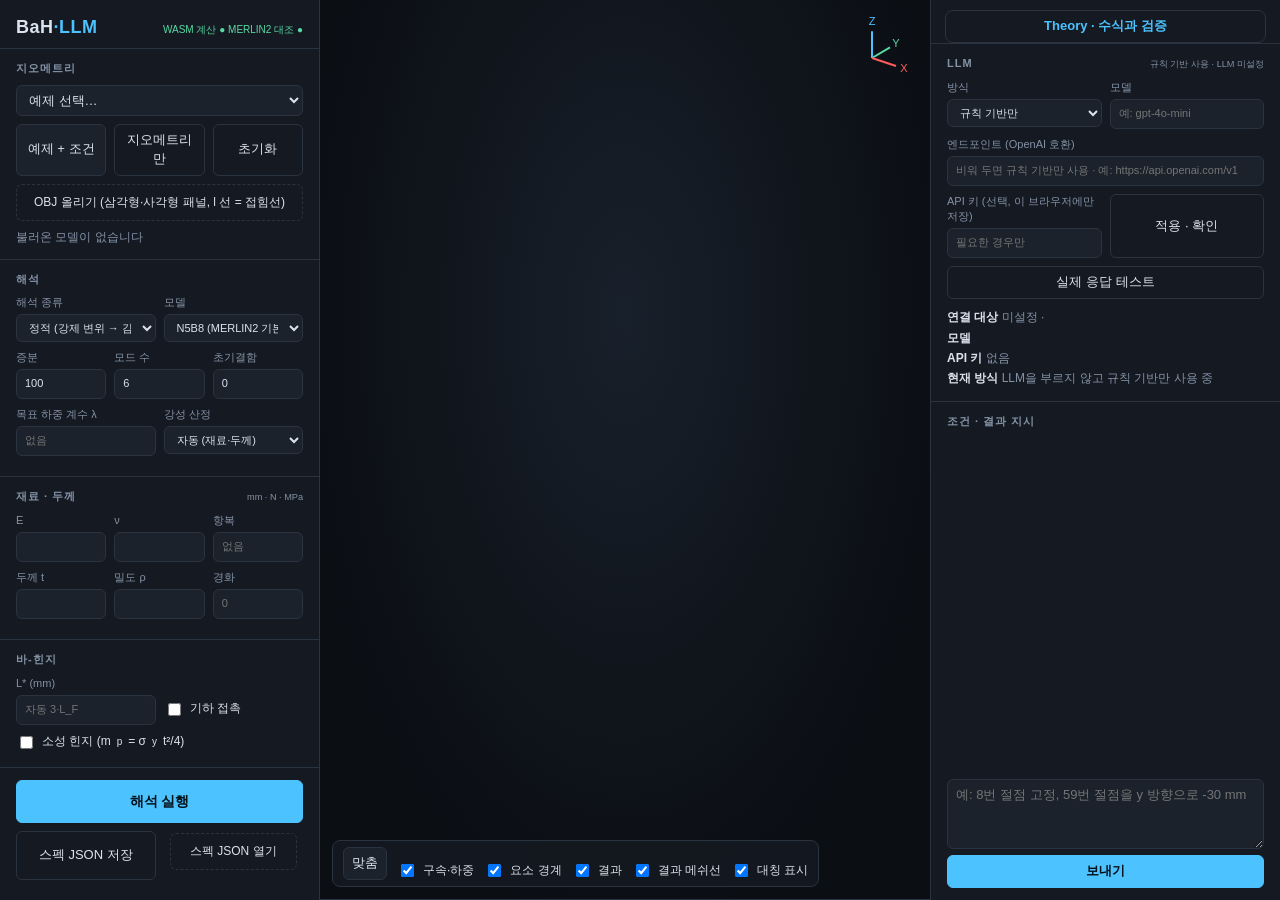
==== web/index.html @ 164f187d "웹 화면(FEM-LLM-web 형식)과 브라우저 계산 연결 - web: FEM-LLM-web 화면 배치·선택 조작 유지, 계산은 Web Worker 의 WASM - backend." ====
<!doctype html>
<html lang="ko">
<head>
<meta charset="utf-8">
<meta name="viewport" content="width=device-width, initial-scale=1">
<title>BaH-LLM-web</title>
<link rel="stylesheet" href="style.css">
<script type="importmap">{"imports": {"three": "./vendor/three.module.js"}}</script>
</head>
<body>
<div id="app">
  <aside id="left">
    <header><h1>BaH<span>·LLM</span></h1><div id="tools"></div></header>
    <section>
      <h2>지오메트리</h2>
      <div class="row"><select id="example"><option value="">예제 선택…</option></select></div>
      <div class="row three"><button id="loadPreset">예제 + 조건</button><button id="loadGeo" class="ghost">지오메트리만</button><button id="resetAll" class="ghost" title="모델·조건·결과·대화를 모두 지우고 처음 화면으로">초기화</button></div>
      <label class="file"><input type="file" id="file" accept=".obj"><span>OBJ 올리기 (삼각형·사각형 패널, l 선 = 접힘선)</span></label>
      <div id="modelInfo" class="info">불러온 모델이 없습니다</div>
    </section>
    <section>
      <h2>해석</h2>
      <div class="row two"><label>해석 종류<select id="stepType"><option value="static">정적 (강제 변위 → 감쇠 뉴턴, 힘만 → 호장법)</option><option value="arclength">호장법 (MGDCM)</option><option value="modal">모달 (고유진동)</option><option value="kinematic">기구 (강체 접힘)</option></select></label><label>모델<select id="bhModel"><option value="N5B8">N5B8 (MERLIN2 기본)</option><option value="N4B5">N4B5</option></select></label></div>
      <div class="row three"><label title="강제 변위: 목표 변위를 나눌 증분 수 (MERLIN2 DispStep). 호장법: 최대 증분 수 (MaxIcr)">증분<input id="increments" type="number" min="1" value="100"></label><label>모드 수<input id="modes" type="number" min="1" value="6"></label><label title="면 법선 방향 무작위 초기 결함 크기 (mm, Khawale 2026)">초기결함<input id="imperfection" type="number" step="any" value="0"></label></div>
      <div class="row two"><label title="호장법에서 하중 계수 λ 가 이 값에 이르면 멈춤 (1 = 입력한 하중). 비우면 증분 수까지">목표 하중 계수 λ<input id="lamMax" type="number" step="any" placeholder="없음"></label><label title="MERLIN2: auto 는 E, ν, t, L* 로 바 면적과 힌지 강성을 계산 (Filipov 2017), manual 은 직접 입력">강성 산정<select id="bhCalib"><option value="auto">자동 (재료·두께)</option><option value="manual">직접 입력</option></select></label></div>
    </section>
    <section>
      <h2>재료 · 두께 <small>mm · N · MPa</small></h2>
      <div class="row three"><label>E<input id="matE" type="number" step="any"></label><label>ν<input id="matNu" type="number" step="any"></label><label title="바 소성 (Tang 2026, 로그 변형률). 비우면 탄성 (MERLIN2 Ogden)">항복<input id="matY" type="number" step="any" placeholder="없음"></label></div>
      <div class="row three"><label>두께 t<input id="secT" type="number" step="any"></label><label title="모달·자중에 사용 (tonne/mm³)">밀도 ρ<input id="matRho" type="number" step="any"></label><label title="항복 뒤 경화 계수 (MPa)">경화<input id="matH" type="number" step="any" min="0" placeholder="0"></label></div>
    </section>
    <section id="bhPanel">
      <h2>바-힌지 <small id="bhCount"></small></h2>
      <div class="row two"><label title="접힘 강성 길이 척도 L* (mm, Filipov 2017). K_F = 1/(L*/(L_F·k) + 1/(0.55·k·(L_F/t)^(1/3))), k = Et³/12(1-ν²). 비우면 L* = 3·L_F (MERLIN2 LScaleFactor)">L* (mm)<input id="bhLstar" type="number" step="any" min="0" placeholder="자동 3·L_F"></label><label class="check" title="기하 접촉: 면끼리 관통 방지 (IPC 장벽 + 연속 충돌 검사). 마찰·감쇠 없음. 강제 변위 해석에서만"><input type="checkbox" id="bhContact">기하 접촉</label></div>
      <div class="row"><label class="check" title="접힘 주름을 탄소성 힌지로 (Tang 2026). 길이당 항복 모멘트 m_p = σy·t²/4"><input type="checkbox" id="bhPH">소성 힌지 (m<sub>p</sub> = σ<sub>y</sub>t²/4)</label></div>
      <div class="row two"><label class="check" title="강제 변위를 0 → 목표 → 0 으로 여러 번 왕복"><input type="checkbox" id="bhCyc">반복 하중</label><label id="bhCycNBox">반복 횟수<input id="bhCycN" type="number" min="1" step="1" placeholder="3"></label></div>
      <div class="row"><button id="bhEdit" type="button" title="켜면 마우스 왼쪽 드래그가 상자 선택이 됩니다. 왼→오: 완전히 들어간 엣지, 오→왼: 걸친 엣지. Shift 추가, Ctrl 제외, Esc 해제, 클릭은 한 개">주름 편집 모드 끔</button></div>
      <div class="row four"><button class="bhType" data-t="fold" type="button">접힘</button><button class="bhType" data-t="bend" type="button">휨</button><button class="bhType" data-t="cut" type="button">자름</button><button class="bhType" data-t="auto" type="button">자동</button></div>
      <div class="row three bhKin"><button id="bhDrivers" type="button" title="선택한 주름을 기구 해석의 구동 주름으로">구동 주름 지정</button><label title="구동 주름의 목표 이면각 (도, 평면 = 180). 여러 개면 쉼표">목표 이면각<input id="bhTargets" type="text" placeholder="예: 60"></label><button id="bhClearDrv" class="ghost" type="button">구동 해제</button></div>
      <div id="bhSel" class="info"></div>
      <div class="legend" id="bhLegend"><span style="color:#ff6b5e">━ 접힘</span> <span style="color:#5ec8ff">━ 휨</span> <span style="color:#ffd84a">━ 자름</span> <span style="color:#7d8a99">━ 경계</span> <span style="color:#c084fc">━ 대칭면</span> <span style="color:#ffffff">━ 선택</span></div>
    </section>
    <section>
      <h2>구속 · 강제 변위 <small id="bcCount"></small></h2>
      <div id="bcList" class="list"></div>
      <h2>하중 <small id="ldCount"></small></h2>
      <div id="ldList" class="list"></div>
      <h2>대칭면 <small id="syCount"></small></h2>
      <div id="syList" class="list"></div>
      <div id="warnings"></div>
      <div class="row"><button id="undo" class="ghost" type="button" disabled>되돌리기</button></div>
    </section>
    <section id="extraPanel" hidden>
      <h2>부가 설정 <small id="extraCount"></small></h2>
      <div id="extraList" class="list"></div>
    </section>
    <section class="run">
      <button id="solve" class="primary">해석 실행</button>
      <button id="cancelSolve" class="danger" type="button" hidden>해석 강제 중단</button>
      <div class="row two"><button id="expSpec" class="ghost" type="button">스펙 JSON 저장</button><label class="file mini"><input type="file" id="impSpec" accept=".json"><span>스펙 JSON 열기</span></label></div>
      <div id="solveMsg" class="info"></div>
    </section>
  </aside>
  <main>
    <div id="viewer">
      <canvas id="gl"></canvas>
      <canvas id="gizmo" width="96" height="96"></canvas>
      <div id="hud"></div>
      <div id="legend" hidden><div id="legendTitle"></div><div id="legendBar"></div><div id="legendTicks"></div></div>
      <div id="viewbar">
        <button id="fit" title="화면 맞춤">맞춤</button>
        <label class="check"><input type="checkbox" id="showSymbols" checked>구속·하중</label>
        <label class="check"><input type="checkbox" id="showEdges" checked>요소 경계</label>
        <label class="check"><input type="checkbox" id="showResult" checked>결과</label>
        <label class="check" id="meshLinesWrap"><input type="checkbox" id="showMeshLines" checked>결과 메쉬선</label>
        <label class="check" id="mirrorWrap" title="대칭면에 비춘 나머지 반을 함께 그림 (편집: 반투명, 결과: 변형·컨투어 포함)"><input type="checkbox" id="showMirror" checked>대칭 표시</label>
      </div>
      <div id="resultbar" hidden>
        <button id="play">▶</button>
        <input id="frame" type="range" min="0" max="0" value="0">
        <span id="frameLabel"></span>
        <select id="field"></select>
        <label>변형 배율<input id="scale" type="number" step="any" value="1"></label>
        <button id="autoScale" class="ghost">자동</button>
        <button id="savePng" class="ghost" title="지금 화면을 PNG 로 저장">PNG</button>
        <button id="saveVideo" class="ghost" title="모든 프레임을 영상으로 저장">영상</button>
      </div>
    </div>
    <div id="bottom">
      <div id="summary"></div>
      <div id="plots"></div>
    </div>
  </main>
  <aside id="right">
    <div class="topbar"><a id="theoryBtn" class="btn ghost" href="theory.html" target="_blank" rel="noopener">Theory · 수식과 검증</a></div>
    <section class="llm">
      <h2>LLM <small id="llmStatus"></small></h2>
      <div class="row two"><label>방식<select id="llmMode"><option value="rule_first">규칙 우선 (모르면 LLM)</option><option value="auto">LLM 우선 (실패 시 규칙)</option><option value="llm">LLM만</option><option value="rule">규칙 기반만</option></select></label><label>모델<input id="llmModel" type="text" placeholder="예: gpt-4o-mini"></label></div>
      <div class="row"><label>엔드포인트 (OpenAI 호환)<input id="llmUrl" type="text" placeholder="비워 두면 규칙 기반만 사용 · 예: https://api.openai.com/v1"></label></div>
      <div class="row two"><label>API 키 (선택, 이 브라우저에만 저장)<input id="llmKey" type="password" placeholder="필요한 경우만"></label><button id="llmSave" class="ghost">적용 · 확인</button></div>
      <div class="row"><button id="llmTest" class="ghost" type="button">실제 응답 테스트</button></div>
      <div id="llmInfo" class="info"></div>
    </section>
    <section class="chat">
      <h2>조건 · 결과 지시</h2>
      <div id="chips"></div>
      <div id="chatLog"></div>
      <form id="chatForm"><textarea id="chatInput" rows="3" placeholder="예: 8번 절점 고정, 59번 절점을 y 방향으로 -30 mm"></textarea><button class="primary" type="submit">보내기</button></form>
    </section>
  </aside>
</div>
<script type="module" src="app.js"></script>
</body>
</html>
---- web/style.css ----
:root{--bg:#0e1116;--panel:#151a22;--panel2:#1b222c;--line:#2a3340;--text:#dbe3ee;--mute:#8492a6;--accent:#4cc2ff;--accent2:#ff5fa8;--ok:#57d9a3;--warn:#ffc857;--err:#ff6b6b;--r:8px}
*{box-sizing:border-box}
[hidden]{display:none!important}
html,body{height:100%;margin:0}
body{background:var(--bg);color:var(--text);font:13px/1.45 -apple-system,BlinkMacSystemFont,"Apple SD Gothic Neo","Pretendard","Noto Sans KR","Segoe UI",sans-serif}
#app{display:grid;grid-template-columns:320px minmax(0,1fr) 350px;grid-template-rows:100vh;height:100vh;overflow:hidden}
#app>*{min-height:0;height:100vh}
aside{background:var(--panel);overflow-y:auto;display:flex;flex-direction:column}
#left{border-right:1px solid var(--line)}
#right{border-left:1px solid var(--line)}
header{padding:14px 16px 8px;display:flex;align-items:baseline;justify-content:space-between;gap:8px}
h1{margin:0;font-size:18px;letter-spacing:.5px}
h1 span{color:var(--accent)}
h2{margin:0 0 8px;font-size:11px;letter-spacing:1px;text-transform:uppercase;color:var(--mute);display:flex;justify-content:space-between;align-items:baseline}
h2 small{text-transform:none;letter-spacing:0;font-weight:400}
section{padding:12px 16px;border-top:1px solid var(--line)}
.row{display:grid;gap:8px;margin-bottom:8px}
.row.two{grid-template-columns:1fr 1fr}
.row.three{grid-template-columns:1fr 1fr 1fr}
label{display:flex;flex-direction:column;gap:3px;font-size:11px;color:var(--mute)}
label.check{flex-direction:row;align-items:center;gap:6px;color:var(--text);font-size:12px;align-self:end;padding-bottom:6px}
input,select,textarea,button,.btn{font:inherit;color:var(--text);background:var(--panel2);border:1px solid var(--line);border-radius:6px;padding:6px 8px;min-width:0;width:100%}
input[type=checkbox]{width:auto}
input[type=range]{padding:0}
input:focus,select:focus,textarea:focus{outline:1px solid var(--accent);border-color:var(--accent)}
button,.btn{cursor:pointer;text-align:center;text-decoration:none;display:inline-block}
button:hover,.btn:hover{border-color:var(--accent)}
button.primary{background:var(--accent);border-color:var(--accent);color:#04121c;font-weight:600}
button.primary:disabled{opacity:.5;cursor:wait}
.ghost{background:transparent}
.file{display:block;margin-bottom:8px}
.file input{display:none}
.file span{display:block;border:1px dashed var(--line);border-radius:6px;padding:9px;text-align:center;color:var(--text);cursor:pointer;font-size:12px}
.file span:hover{border-color:var(--accent)}
.info{font-size:12px;color:var(--mute);white-space:pre-wrap}
#tools{font-size:10px;color:var(--mute);text-align:right}
#tools b{font-weight:500}
.on{color:var(--ok)}.off{color:var(--err)}
.list{display:flex;flex-direction:column;gap:6px;margin-bottom:10px}
.item{background:var(--panel2);border:1px solid var(--line);border-radius:6px;padding:6px 8px;cursor:pointer}
.item.sel{border-color:var(--warn)}
.item .top{display:flex;justify-content:space-between;gap:6px;align-items:center}
.item .id{font-size:10px;color:var(--mute);margin-right:6px}
.item .desc{font-size:11px;color:var(--mute);margin-top:2px}
.item .x{width:auto;padding:0 6px;border:none;background:none;color:var(--mute)}
.item .x:hover{color:var(--err)}
.item .edit{display:flex;gap:4px;margin-top:5px}
.item .edit input{padding:3px 5px;font-size:11px}
.empty{font-size:12px;color:var(--mute);padding:2px 0 6px}
#warnings div{color:var(--warn);font-size:12px;margin-top:4px}
#warnings div.err{color:var(--err)}
.run{margin-top:auto;position:sticky;bottom:0;background:var(--panel)}
.run .primary{padding:10px;font-size:14px;margin-bottom:8px}
main{display:grid;grid-template-rows:minmax(0,1fr) auto;min-width:0}
#viewer{position:relative;min-height:0;background:radial-gradient(ellipse at 50% 35%,#18202b,#0b0e13 75%)}
#gl{position:absolute;inset:0;width:100%;height:100%;display:block}
#gizmo{position:absolute;right:10px;top:10px;pointer-events:none}
#hud{position:absolute;left:12px;top:10px;font-size:12px;color:var(--mute);background:rgba(14,17,22,.6);padding:4px 8px;border-radius:6px;max-width:60%}
#hud:empty{display:none}
#hud button{width:auto;padding:1px 8px;margin-left:8px;font-size:11px}
#legend{position:absolute;right:14px;top:116px;width:110px;font-size:11px;color:var(--text)}
#legendBar{height:180px;width:14px;border-radius:3px;background:linear-gradient(to top,#2b4bff,#19c37d,#ffe14a,#ff3b30);float:left;margin-right:8px}
#legendTicks{height:180px;display:flex;flex-direction:column;justify-content:space-between}
#legendTitle{margin-bottom:6px;color:var(--mute)}
#viewbar,#resultbar{position:absolute;left:12px;display:flex;gap:10px;align-items:center;background:rgba(21,26,34,.88);border:1px solid var(--line);border-radius:var(--r);padding:6px 10px}
#viewbar{bottom:12px}
#resultbar{bottom:58px;right:12px}
#viewbar button,#resultbar button{width:auto}
#viewbar label.check,#resultbar label{padding:0;flex-direction:row;align-items:center;gap:6px;white-space:nowrap}
#resultbar input[type=range]{flex:1}
#resultbar input[type=number]{width:80px}
#resultbar select{width:120px}
#frameLabel{font-size:12px;min-width:120px;color:var(--mute)}
#bottom{border-top:1px solid var(--line);background:var(--panel);max-height:38vh;overflow:auto}
#summary{display:flex;flex-wrap:wrap;gap:6px 18px;padding:8px 14px;font-size:12px}
#summary:empty{display:none}
#summary span b{color:var(--mute);font-weight:400;margin-right:6px}
#summary .note{flex-basis:100%;color:var(--mute)}
#summary .note.warn{color:var(--warn)}
#plots{display:flex;flex-wrap:wrap;gap:12px;padding:0 14px 12px}
#plots:empty{display:none}
.plot{background:var(--panel2);border:1px solid var(--line);border-radius:var(--r);padding:8px 10px;width:440px;max-width:100%}
.plot .ptitle{display:flex;justify-content:space-between;font-size:12px;margin-bottom:4px}
.plot .ptitle button{width:auto;border:none;background:none;color:var(--mute);padding:0 4px}
.plot svg{width:100%;height:auto;display:block}
.plot .legend{display:flex;flex-wrap:wrap;gap:4px 12px;font-size:11px;color:var(--mute);margin-top:4px}
.plot .legend i{display:inline-block;width:10px;height:3px;margin-right:5px;vertical-align:middle}
.plot .perr{color:var(--err);font-size:12px}
.chat{flex:1;display:flex;flex-direction:column;min-height:0}
#chips{display:flex;flex-wrap:wrap;gap:6px;margin-bottom:8px}
#chips button{width:auto;font-size:11px;padding:3px 8px;border-radius:12px;color:var(--mute);text-align:left}
#chatLog{flex:1;overflow-y:auto;display:flex;flex-direction:column;gap:8px;min-height:160px;padding-bottom:8px}
.msg{padding:7px 10px;border-radius:10px;max-width:94%;white-space:pre-wrap;word-break:break-word}
.msg.user{align-self:flex-end;background:#20405a}
.msg.bot{align-self:flex-start;background:var(--panel2);border:1px solid var(--line)}
.msg .tag{font-size:10px;color:var(--mute);display:block;margin-bottom:3px}
.msg .ops{margin-top:5px;font:11px/1.4 ui-monospace,SFMono-Regular,Menlo,monospace;color:var(--mute)}
.msg .errtxt{color:var(--err);margin-top:4px}
.msg .notetxt{color:var(--warn);margin-top:4px;font-size:11px}
#chatForm{display:flex;flex-direction:column;gap:6px}
#chatForm textarea{resize:vertical}
#llmStatus.ok{color:var(--ok)}#llmStatus.bad{color:var(--warn)}
@media (max-width:1100px){#app{grid-template-columns:280px minmax(0,1fr) 300px}}

button.danger{background:#5a2330;border:1px solid #c04a63;color:#ffd7df;cursor:pointer;border-radius:8px;padding:9px 12px;font:inherit}
button.danger:hover{background:#7a2c3d}
.msg .stop{margin-left:10px;padding:2px 10px;font-size:12px}

.topbar{display:flex;justify-content:flex-end;padding:10px 14px 0}
.topbar .btn{padding:6px 12px;text-decoration:none;border:1px solid var(--line);border-radius:var(--r);color:var(--accent);font-weight:600}
.topbar .btn:hover{border-color:var(--accent)}
#llmInfo{line-height:1.7}
#llmInfo b{color:var(--text)}
#llmInfo .good{color:var(--ok)}
#llmInfo .badt{color:var(--err)}
.item .edit .lab { font-size: 11px; opacity: 0.7; min-width: 74px; align-self: center; }
.plot .refrow{display:flex;align-items:center;gap:6px;font-size:11px;color:var(--text);margin-top:4px}
.plot .refrow i{display:inline-block;width:14px;flex:none}
.plot .refrow span{flex:1}
.mini{font-size:10px;padding:2px 6px}
.plot label.mini{display:inline-block;margin-top:6px;cursor:pointer}
#hud .pickinfo{color:var(--text);line-height:1.5;font-variant-numeric:tabular-nums}
#hud .pickinfo div:first-child{font-weight:600;color:#ffc857}
.row.four{grid-template-columns:1fr 1fr 1fr 1fr}
#bhLegend{display:flex;flex-wrap:wrap;gap:4px 12px;font-size:11px}
#bhEdit.on{background:var(--accent,#3a7bd5);color:#fff}
#selBox{position:fixed;border:1px dashed #fff;pointer-events:none;z-index:30;display:none}
#selBox.cross{border-color:#7fe07f;background:rgba(127,224,127,.08)}
#selBox.win{border-color:#7fb8ff;background:rgba(127,184,255,.08)}
.kin3d{width:440px}
.kin3d canvas{width:100%;height:320px;display:block;border-radius:6px;background:#111821}
.bhhide{display:none !important}
.item .edit input.case{max-width:64px}
#secDims label{font-size:11px}
.selband{position:absolute;border:1px solid #ffc857;background:rgba(255,200,87,.08);pointer-events:none;z-index:5}
.selband.cross{border-style:dashed;background:rgba(87,217,163,.08);border-color:#57d9a3}
#hud .selhint{color:var(--mute);font-weight:400;font-size:11px;margin-top:2px}
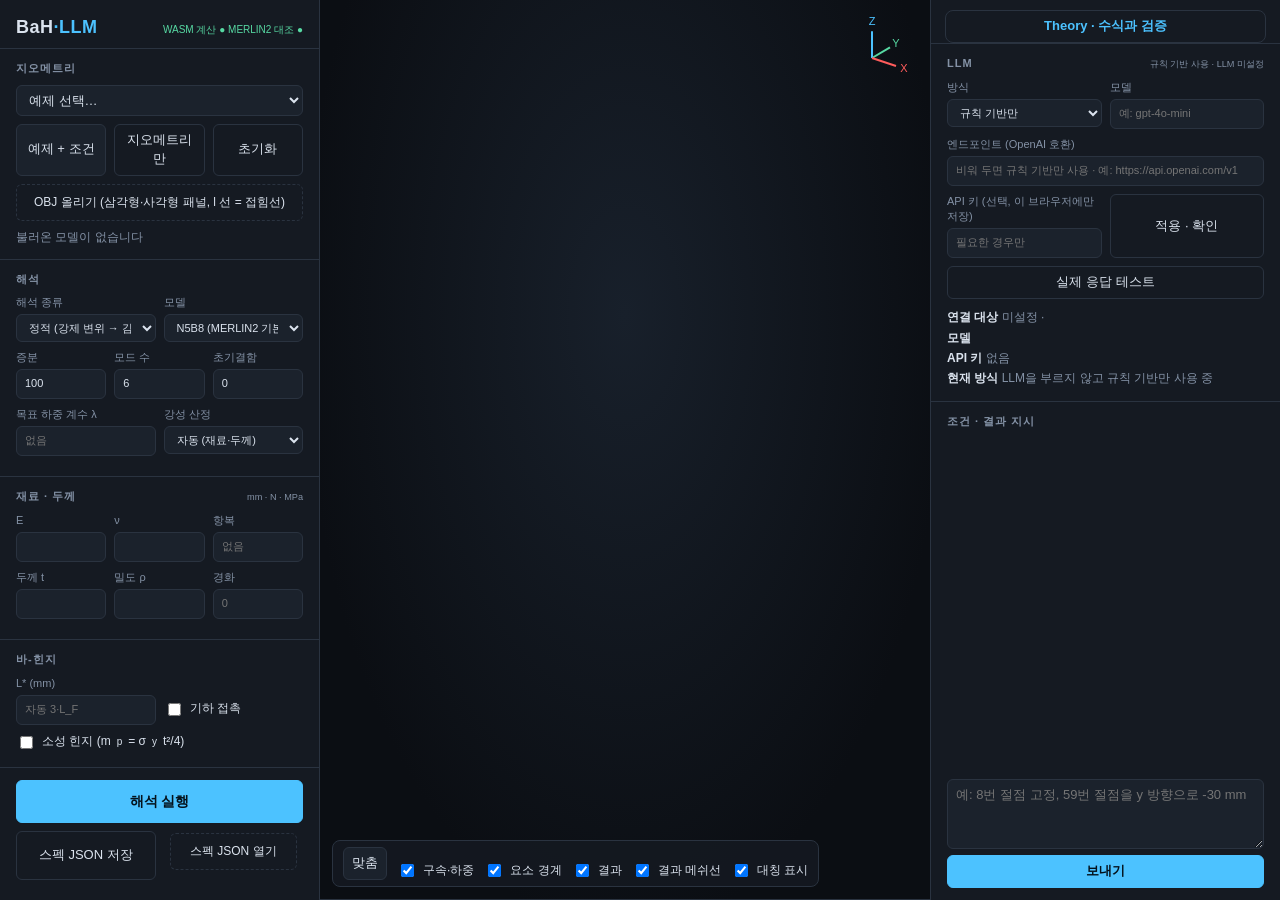
==== commit 55b8a89f: "기하 접촉 보완: 선-선 평행 보정, 호장법 접촉, 막힘 판정, 접촉 예제 - 선-선 장벽에 IPC mollifier (ipctk 와 같은 식) 를 곱해 평행한 두 선에서 접선 강" ====
--- a/web/index.html
+++ b/web/index.html
@@ -3,6 +3,7 @@
 <head>
 <meta charset="utf-8">
 <meta name="viewport" content="width=device-width, initial-scale=1">
+<link rel="icon" href="data:,">
 <title>BaH-LLM-web</title>
 <link rel="stylesheet" href="style.css">
 <script type="importmap">{"imports": {"three": "./vendor/three.module.js"}}</script>
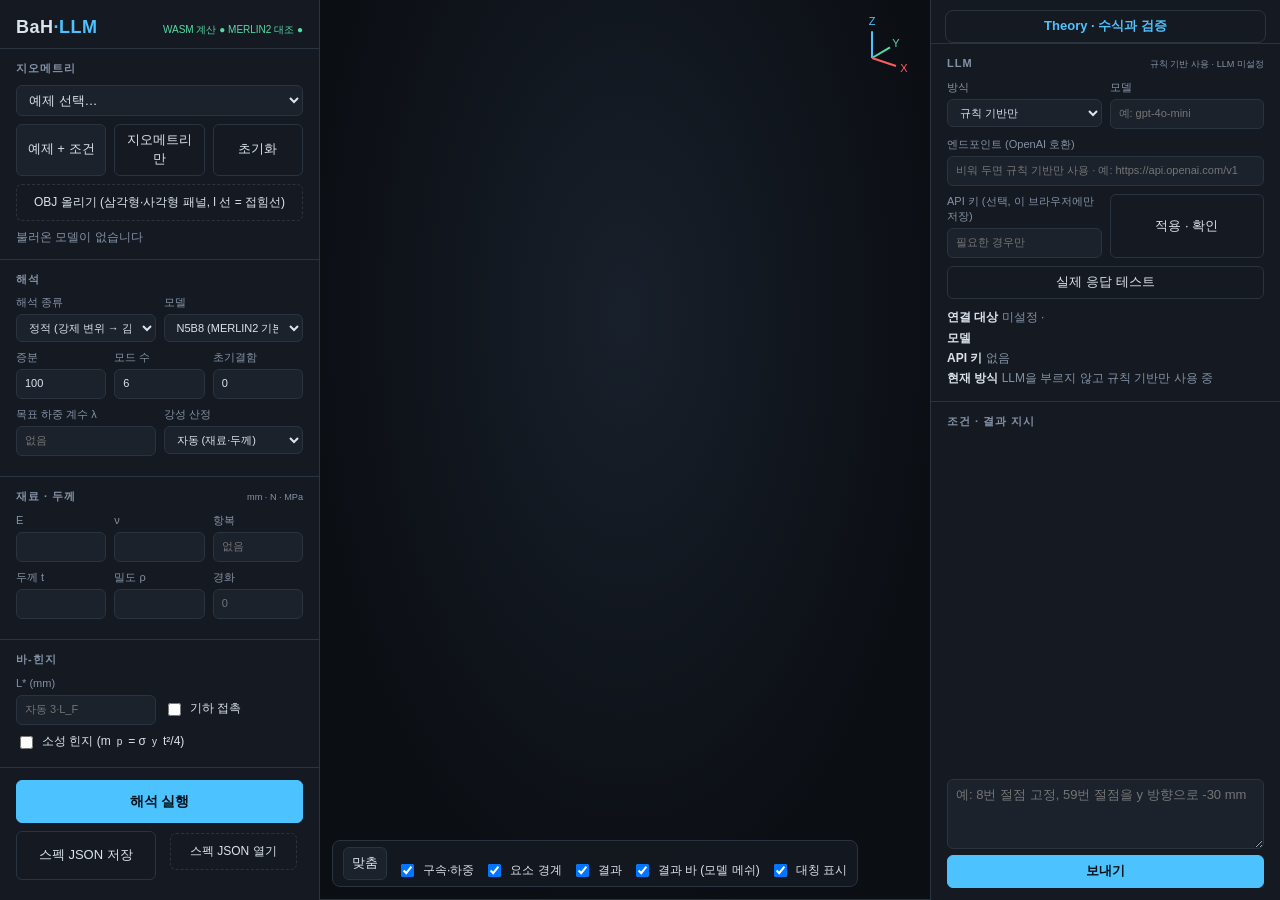
==== commit 315a59d4: "결과 화면에 모델 바 전체(N5B8 대각선 포함) 표시 Co-Authored-By: Claude Opus 5.5 <noreply@anthropic.com> Claude-Sessio" ====
--- a/web/index.html
+++ b/web/index.html
@@ -73,7 +73,7 @@
         <label class="check"><input type="checkbox" id="showSymbols" checked>구속·하중</label>
         <label class="check"><input type="checkbox" id="showEdges" checked>요소 경계</label>
         <label class="check"><input type="checkbox" id="showResult" checked>결과</label>
-        <label class="check" id="meshLinesWrap"><input type="checkbox" id="showMeshLines" checked>결과 메쉬선</label>
+        <label class="check" id="meshLinesWrap"><input type="checkbox" id="showMeshLines" checked>결과 바 (모델 메쉬)</label>
         <label class="check" id="mirrorWrap" title="대칭면에 비춘 나머지 반을 함께 그림 (편집: 반투명, 결과: 변형·컨투어 포함)"><input type="checkbox" id="showMirror" checked>대칭 표시</label>
       </div>
       <div id="resultbar" hidden>
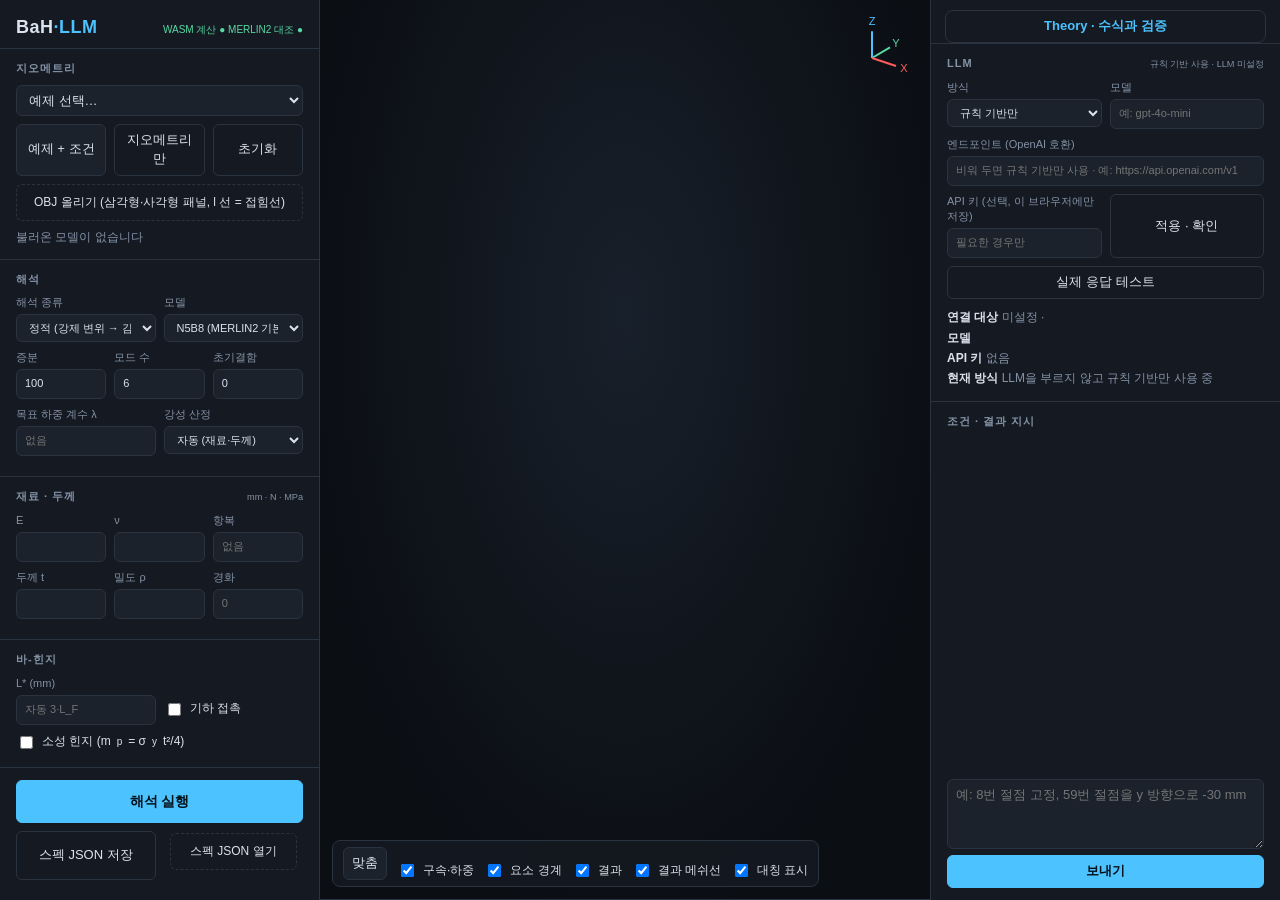
==== commit e1f0c20a: "컨투어 기본값을 MERLIN2 원본 방식으로, 결과 메쉬선 이름 복원 - 프레임에 바 응력 Sx 추가, MERLIN2 STAT.bar.Sx 와 대조 (최대 2.3e-7, miura" ====
--- a/web/index.html
+++ b/web/index.html
@@ -73,7 +73,7 @@
         <label class="check"><input type="checkbox" id="showSymbols" checked>구속·하중</label>
         <label class="check"><input type="checkbox" id="showEdges" checked>요소 경계</label>
         <label class="check"><input type="checkbox" id="showResult" checked>결과</label>
-        <label class="check" id="meshLinesWrap"><input type="checkbox" id="showMeshLines" checked>결과 바 (모델 메쉬)</label>
+        <label class="check" id="meshLinesWrap"><input type="checkbox" id="showMeshLines" checked>결과 메쉬선</label>
         <label class="check" id="mirrorWrap" title="대칭면에 비춘 나머지 반을 함께 그림 (편집: 반투명, 결과: 변형·컨투어 포함)"><input type="checkbox" id="showMirror" checked>대칭 표시</label>
       </div>
       <div id="resultbar" hidden>
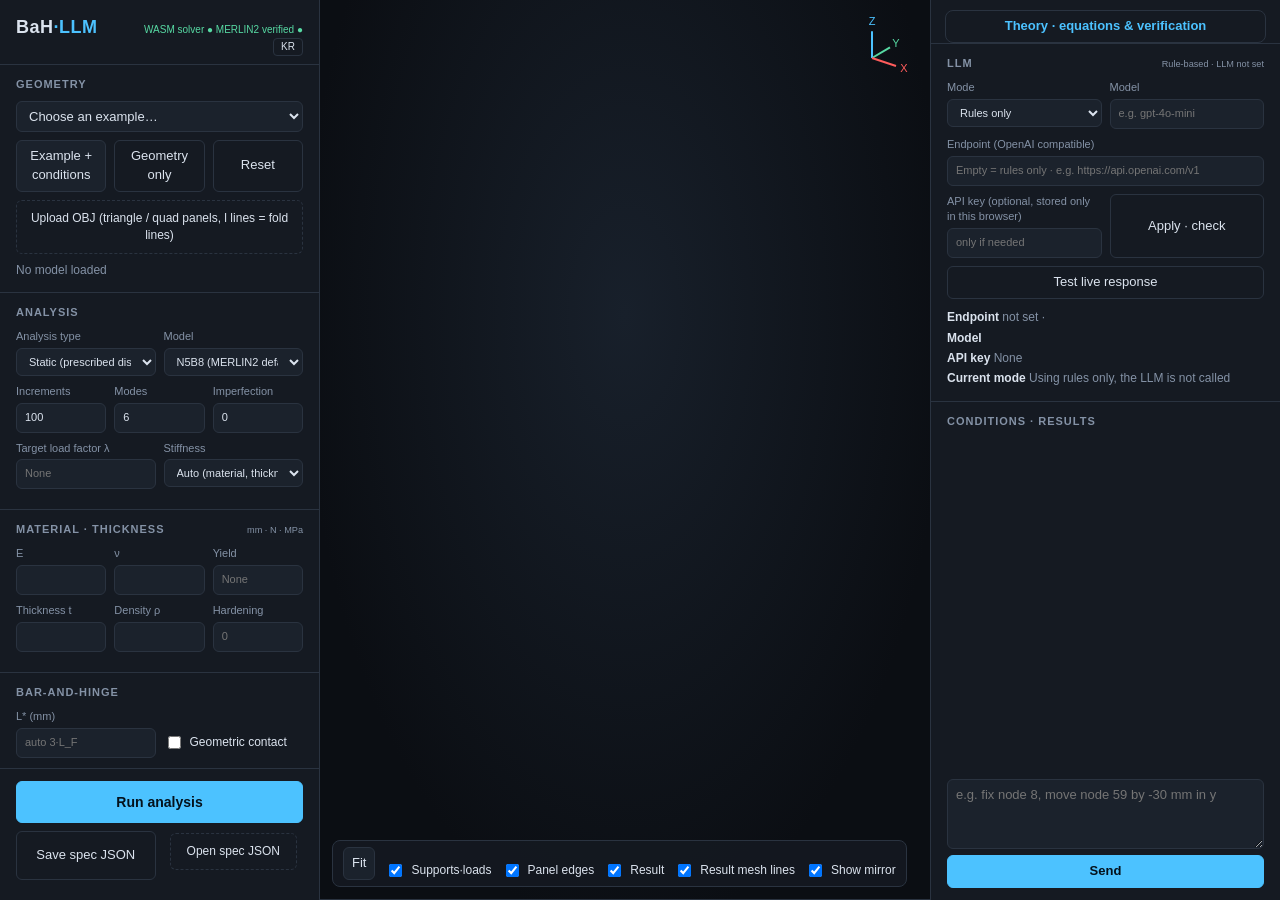
==== commit 76a49434: "영어 모드 추가 (KR/EN), 규칙 낱말 사전 분리, Theory·README 영어 - i18n.js + i18n_en.js: 브라우저 언어가 한국어면 KR, 아니면 EN, EN" ====
--- a/web/index.html
+++ b/web/index.html
@@ -32,7 +32,7 @@
     </section>
     <section id="bhPanel">
       <h2>바-힌지 <small id="bhCount"></small></h2>
-      <div class="row two"><label title="접힘 강성 길이 척도 L* (mm, Filipov 2017). K_F = 1/(L*/(L_F·k) + 1/(0.55·k·(L_F/t)^(1/3))), k = Et³/12(1-ν²). 비우면 L* = 3·L_F (MERLIN2 LScaleFactor)">L* (mm)<input id="bhLstar" type="number" step="any" min="0" placeholder="자동 3·L_F"></label><label class="check" title="기하 접촉: 면끼리 관통 방지 (IPC 장벽 + 연속 충돌 검사). 마찰·감쇠 없음. 강제 변위 해석에서만"><input type="checkbox" id="bhContact">기하 접촉</label></div>
+      <div class="row two"><label title="접힘 강성 길이 척도 L* (mm, Filipov 2017). K_F = 1/(L*/(L_F·k) + 1/(0.55·k·(L_F/t)^(1/3))), k = Et³/12(1-ν²). 비우면 L* = 3·L_F (MERLIN2 LScaleFactor)">L* (mm)<input id="bhLstar" type="number" step="any" min="0" placeholder="자동 3·L_F"></label><label class="check" title="기하 접촉: 면끼리 관통 방지 (IPC 장벽 + 연속 충돌 검사). 마찰·감쇠 없음. 정적·호장법 해석에서 적용"><input type="checkbox" id="bhContact">기하 접촉</label></div>
       <div class="row"><label class="check" title="접힘 주름을 탄소성 힌지로 (Tang 2026). 길이당 항복 모멘트 m_p = σy·t²/4"><input type="checkbox" id="bhPH">소성 힌지 (m<sub>p</sub> = σ<sub>y</sub>t²/4)</label></div>
       <div class="row two"><label class="check" title="강제 변위를 0 → 목표 → 0 으로 여러 번 왕복"><input type="checkbox" id="bhCyc">반복 하중</label><label id="bhCycNBox">반복 횟수<input id="bhCycN" type="number" min="1" step="1" placeholder="3"></label></div>
       <div class="row"><button id="bhEdit" type="button" title="켜면 마우스 왼쪽 드래그가 상자 선택이 됩니다. 왼→오: 완전히 들어간 엣지, 오→왼: 걸친 엣지. Shift 추가, Ctrl 제외, Esc 해제, 클릭은 한 개">주름 편집 모드 끔</button></div>
--- a/web/style.css
+++ b/web/style.css
@@ -35,6 +35,7 @@
 .info{font-size:12px;color:var(--mute);white-space:pre-wrap}
 #tools{font-size:10px;color:var(--mute);text-align:right}
 #tools b{font-weight:500}
+#tools .lang{display:inline-block;width:auto;min-height:0;margin:0 0 0 6px;padding:1px 7px;font-size:10px;border:1px solid var(--line,#2a3340);border-radius:4px;background:transparent;color:var(--text,#dfe7f1);cursor:pointer}
 .on{color:var(--ok)}.off{color:var(--err)}
 .list{display:flex;flex-direction:column;gap:6px;margin-bottom:10px}
 .item{background:var(--panel2);border:1px solid var(--line);border-radius:6px;padding:6px 8px;cursor:pointer}
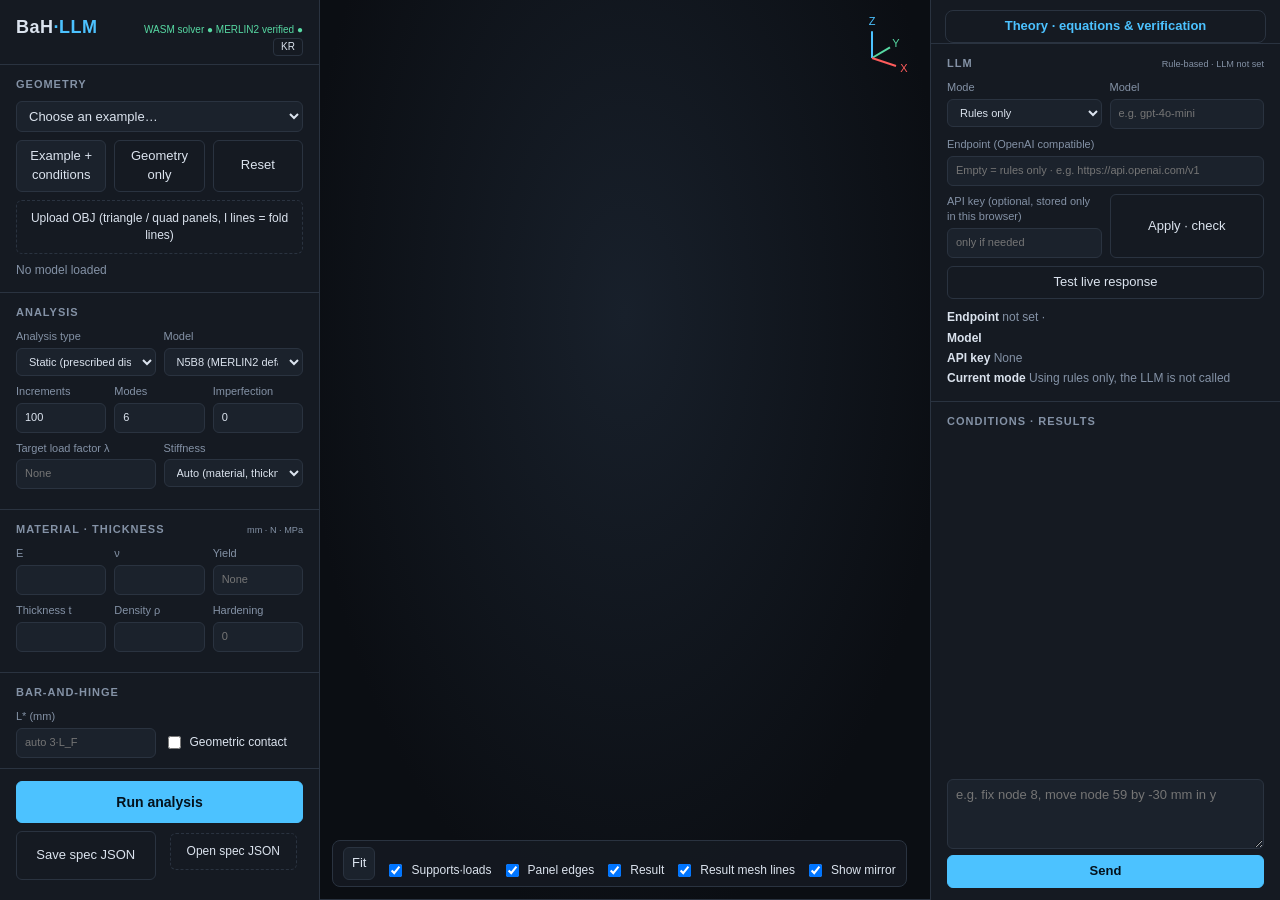
==== commit 5eef83a2: "L* 칸 입력 고침, 삼각형 법선을 패널 법선에 맞춤, 결과에서 편집 화면으로 돌아가는 버튼 - L* 칸이 없는 값 fold_mode 를 보내 매번 오류로 지워지던 것을 고침 (L" ====
--- a/web/index.html
+++ b/web/index.html
@@ -77,6 +77,7 @@
         <label class="check" id="mirrorWrap" title="대칭면에 비춘 나머지 반을 함께 그림 (편집: 반투명, 결과: 변형·컨투어 포함)"><input type="checkbox" id="showMirror" checked>대칭 표시</label>
       </div>
       <div id="resultbar" hidden>
+        <button id="toEdit" class="ghost" title="결과를 감추고 편집 화면으로 돌아감 (결과는 지우지 않음)">편집 화면</button>
         <button id="play">▶</button>
         <input id="frame" type="range" min="0" max="0" value="0">
         <span id="frameLabel"></span>
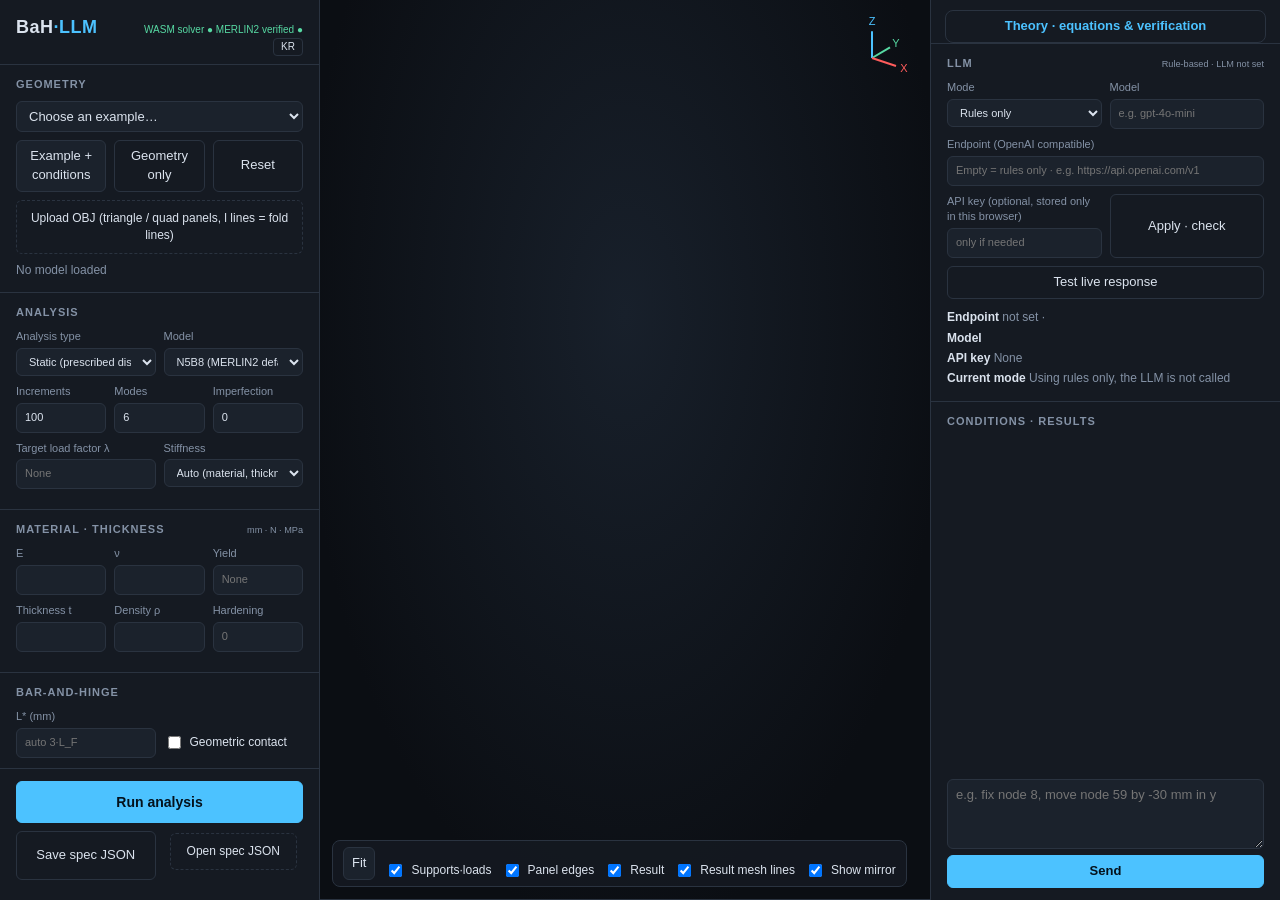
==== commit d8efd752: "결과 막대 두 줄: 위 줄에 재생·스텝 스크롤러·스텝 표시, 아래 줄에 편집 화면·컨투어·배율·PNG·영상 Co-Authored-By: Claude Opus 5.5 <noreply" ====
--- a/web/index.html
+++ b/web/index.html
@@ -77,15 +77,19 @@
         <label class="check" id="mirrorWrap" title="대칭면에 비춘 나머지 반을 함께 그림 (편집: 반투명, 결과: 변형·컨투어 포함)"><input type="checkbox" id="showMirror" checked>대칭 표시</label>
       </div>
       <div id="resultbar" hidden>
-        <button id="toEdit" class="ghost" title="결과를 감추고 편집 화면으로 돌아감 (결과는 지우지 않음)">편집 화면</button>
-        <button id="play">▶</button>
-        <input id="frame" type="range" min="0" max="0" value="0">
-        <span id="frameLabel"></span>
-        <select id="field"></select>
-        <label>변형 배율<input id="scale" type="number" step="any" value="1"></label>
-        <button id="autoScale" class="ghost">자동</button>
-        <button id="savePng" class="ghost" title="지금 화면을 PNG 로 저장">PNG</button>
-        <button id="saveVideo" class="ghost" title="모든 프레임을 영상으로 저장">영상</button>
+        <div id="rbTop">
+          <button id="play">▶</button>
+          <input id="frame" type="range" min="0" max="0" value="0">
+          <span id="frameLabel"></span>
+        </div>
+        <div id="rbCtl">
+          <button id="toEdit" class="ghost" title="결과를 감추고 편집 화면으로 돌아감 (결과는 지우지 않음)">편집 화면</button>
+          <select id="field"></select>
+          <label>변형 배율<input id="scale" type="number" step="any" value="1"></label>
+          <button id="autoScale" class="ghost">자동</button>
+          <button id="savePng" class="ghost" title="지금 화면을 PNG 로 저장">PNG</button>
+          <button id="saveVideo" class="ghost" title="모든 프레임을 영상으로 저장">영상</button>
+        </div>
       </div>
     </div>
     <div id="bottom">
--- a/web/style.css
+++ b/web/style.css
@@ -68,10 +68,16 @@
 #resultbar{bottom:58px;right:12px}
 #viewbar button,#resultbar button{width:auto}
 #viewbar label.check,#resultbar label{padding:0;flex-direction:row;align-items:center;gap:6px;white-space:nowrap}
-#resultbar input[type=range]{flex:1}
+#resultbar{flex-direction:column;align-items:stretch;gap:6px}
+#rbTop,#rbCtl{display:flex;gap:10px;align-items:center;min-width:0}
+#rbCtl{flex-wrap:nowrap}
+#rbCtl>*{flex:none}
+#rbTop input[type=range]{flex:1;min-width:120px}
+#rbCtl select{flex:1 1 auto;min-width:90px;max-width:260px}
+#rbCtl input[type=number]{width:60px}
 #resultbar input[type=number]{width:80px}
 #resultbar select{width:120px}
-#frameLabel{font-size:12px;min-width:120px;color:var(--mute)}
+#frameLabel{font-size:12px;min-width:120px;color:var(--mute);white-space:nowrap}
 #bottom{border-top:1px solid var(--line);background:var(--panel);max-height:38vh;overflow:auto}
 #summary{display:flex;flex-wrap:wrap;gap:6px 18px;padding:8px 14px;font-size:12px}
 #summary:empty{display:none}
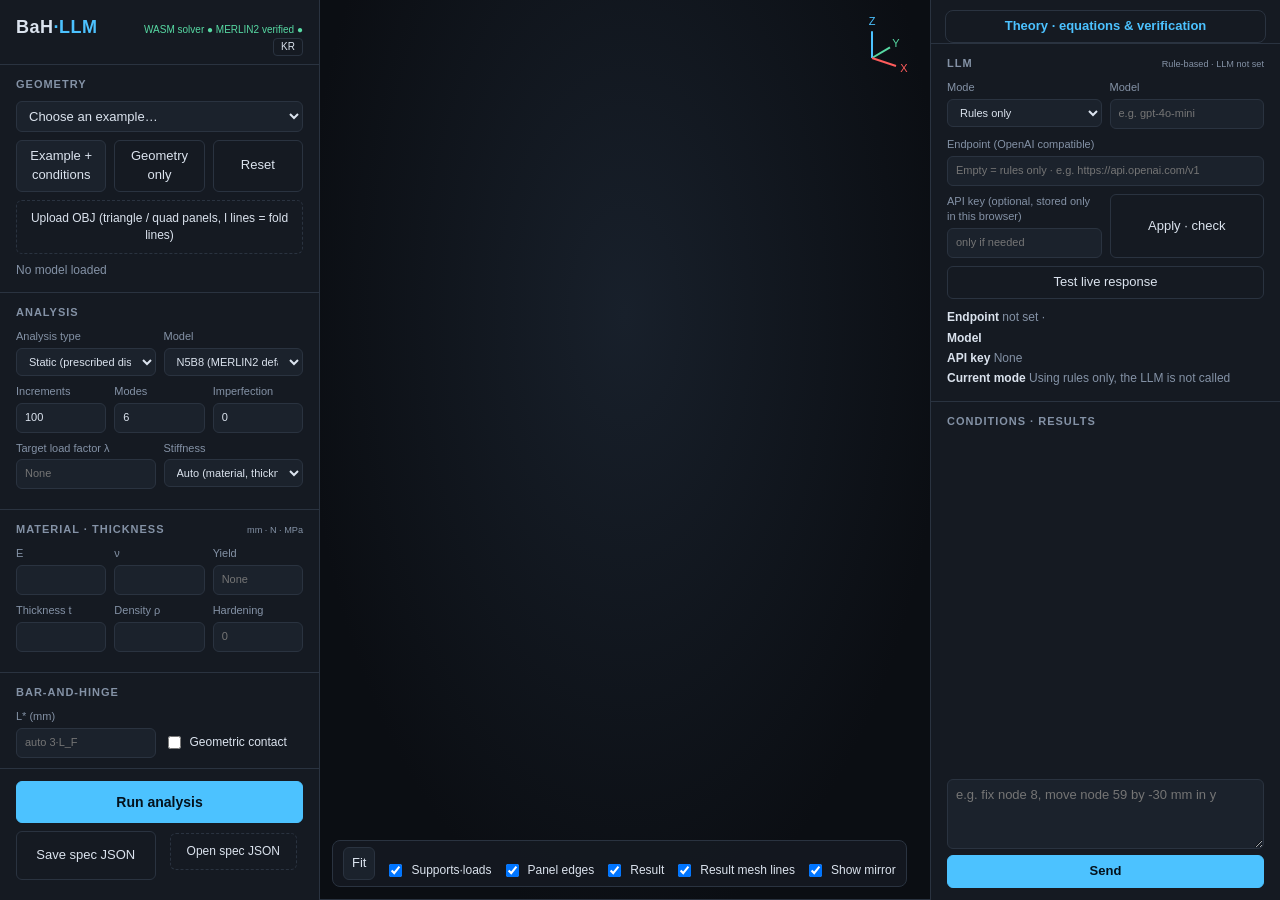
==== commit 36acc4d4: "접촉 간격: 기하 접촉을 켜면 화면에 칸이 나오고, 비우면 패널 두께를 기본값으로 - 기하 접촉 아래 '접촉 간격 (mm)' 칸 (접촉을 끄면 숨김, 문장 입력과 연동), 부가 설" ====
--- a/web/index.html
+++ b/web/index.html
@@ -33,6 +33,7 @@
     <section id="bhPanel">
       <h2>바-힌지 <small id="bhCount"></small></h2>
       <div class="row two"><label title="접힘 강성 길이 척도 L* (mm, Filipov 2017). K_F = 1/(L*/(L_F·k) + 1/(0.55·k·(L_F/t)^(1/3))), k = Et³/12(1-ν²). 비우면 L* = 3·L_F (MERLIN2 LScaleFactor)">L* (mm)<input id="bhLstar" type="number" step="any" min="0" placeholder="자동 3·L_F"></label><label class="check" title="기하 접촉: 면끼리 관통 방지 (IPC 장벽 + 연속 충돌 검사). 마찰·감쇠 없음. 정적·호장법 해석에서 적용"><input type="checkbox" id="bhContact">기하 접촉</label></div>
+      <div class="row two" id="bhGapBox" hidden><label title="접촉 간격: 닿는 두 면 사이에 남기는 최소 거리 (mm, 패널 두께 역할). 장벽은 간격의 2배 거리 안에서 작동하고 간격에서 무한대. 비우면 패널 두께. 접힌 패널이 겹치는 모델에서 너무 작으면 장벽이 가팔라 막힐 수 있으니 그때 키워서 다시 해석">접촉 간격 (mm)<input id="bhGap" type="number" step="any" min="0" placeholder="자동 = 두께"></label><span id="bhGapNote" class="mute"></span></div>
       <div class="row"><label class="check" title="접힘 주름을 탄소성 힌지로 (Tang 2026). 길이당 항복 모멘트 m_p = σy·t²/4"><input type="checkbox" id="bhPH">소성 힌지 (m<sub>p</sub> = σ<sub>y</sub>t²/4)</label></div>
       <div class="row two"><label class="check" title="강제 변위를 0 → 목표 → 0 으로 여러 번 왕복"><input type="checkbox" id="bhCyc">반복 하중</label><label id="bhCycNBox">반복 횟수<input id="bhCycN" type="number" min="1" step="1" placeholder="3"></label></div>
       <div class="row"><button id="bhEdit" type="button" title="켜면 마우스 왼쪽 드래그가 상자 선택이 됩니다. 왼→오: 완전히 들어간 엣지, 오→왼: 걸친 엣지. Shift 추가, Ctrl 제외, Esc 해제, 클릭은 한 개">주름 편집 모드 끔</button></div>
